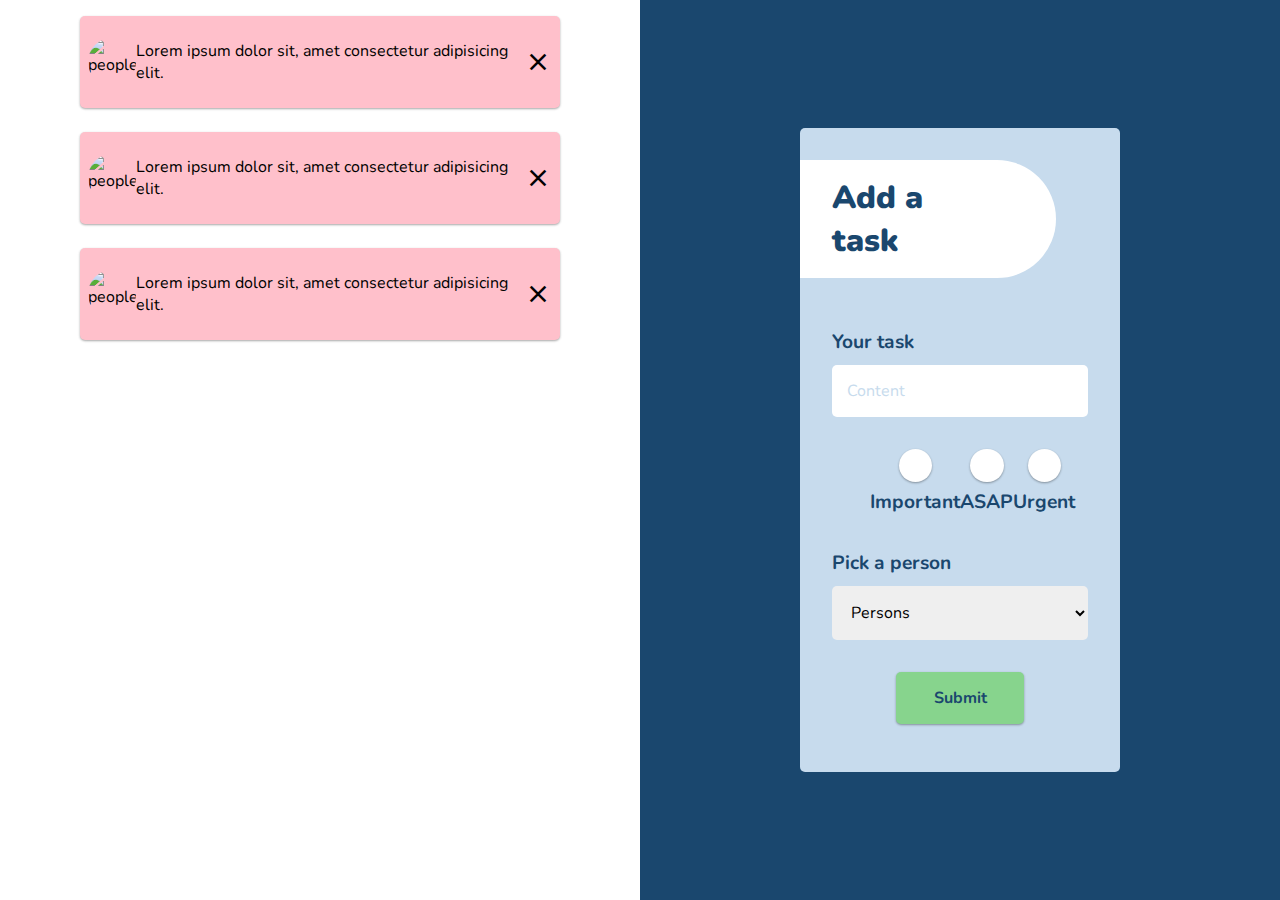
==== index.html @ a90ce3a1 "First commit" ====
<!DOCTYPE html>
<html lang="en">
<head>
    <meta charset="UTF-8">
    <meta name="viewport" content="width=device-width, initial-scale=1.0">
    <meta http-equiv="X-UA-Compatible" content="ie=edge">
    <link href="https://fonts.googleapis.com/icon?family=Material+Icons" rel="stylesheet">
    <link rel="stylesheet" href="css/style.css">
    <title>Document</title>
</head>
<body>
    <section id="list">
        <div class="list--container" id="list--container">
            <div class="list-item important">
                <img src="https://i.pravatar.cc/150?img=15
" alt="people">
                <div class="list-content">
                    <p>Lorem ipsum dolor sit, amet consectetur adipisicing elit.</p>
                </div>
                <span class="list-close">  <i class="large material-icons">close</i>
    </span>
            </div>
            <div class="list-item asap">
                    <img src="https://i.pravatar.cc/150?img=3
" alt="people">
                    <div class="list-content">
                        <p>Lorem ipsum dolor sit, amet consectetur adipisicing elit.</p>
                    </div>
                    <span class="list-close">  <i class="large material-icons">close</i>
    </span>
            </div>
            <div class="list-item not-important">
                <img src="https://i.pravatar.cc/150?img=22
" alt="people">
                <div class="list-content">
                    <p>Lorem ipsum dolor sit, amet consectetur adipisicing elit.</p>
                </div>
                <span class="list-close">  <i class="large material-icons">close</i>
    </span>
            </div>
        </div>
    </section>
    <section id="form">
        <div class="form--container">
            <h1>Add a task</h1>
            <form id="taskManager" action="">
                <label for="content">Your task</label>
                <input type="text" name="content" id="content" placeholder="Content">
                <div id="form-radio" class="form-radio">
                    <div class="form-group">
                        <label for="important">Important</label>
                        <input type="radio" name="type" id="important" value="important">
                    </div>
                    <div class="form-group">
                        <label for="asap">ASAP</label>
                        <input type="radio" name="type" id="asap" value="asap">
                    </div>
                    <div class="form-group">
                        <label for="urgent">Urgent</label>
                        <input type="radio" name="type" id="urgent" value="urgent">
                    </div>
                </div>
                <label for="person">Pick a person</label>
                <select name="person" id="person">
                    <option disabled selected value="">Persons</option>
                    <option value="1">Brigitte</option>
                    <option value="2">Marcel</option>
                    <option value="3">Bernadette</option>
                    <option value="4">Ernest</option>
                </select>
                <button type="submit" id="submit">Submit</button>
            </form>
        </div>
    </section>
    <script src="js/app.js"></script>
</body>
</html>
---- css/style.css ----
@import url("https://fonts.googleapis.com/css?family=Nunito:300,400,600,700,800,900&display=swap");

* {
    box-sizing: border-box;
    font-family: 'Nunito', sans-serif;
    --main: #
}

body {
    height: 100vh;
    margin: 0;
    display: flex;
}

#list {
    width: 50vw;
}

#form {
    height: 100vh;
    width: 50vw;
    background-color: #1A476E;
    display: flex;
    align-items: center;
    justify-content: center;
}

.list--container {
    margin: 0 auto;
    width: 80%;
    padding: 1em;
}

.list--container .list-item {
    display: flex;
    align-items: center;
    justify-content: space-between;
    padding: 0.5em;
    background-color: pink;
    margin-bottom: 1.5em;
    border-radius: 5px;
    cursor: pointer;
    box-shadow: 0 1px 3px rgba(0,0,0,0.12), 0 1px 2px rgba(0,0,0,0.24);
    transition: all 0.3s cubic-bezier(.25,.8,.25,1);
}

.list--container .list-item:hover {
    box-shadow: 0 14px 28px rgba(0,0,0,0.25), 0 10px 10px rgba(0,0,0,0.22);
}
.list--container .list-item > img {
    width: 3em;
    height: 3em;
    border-radius: 50%;
}

.list--container .list-item > .list-close {
    display: flex;
    justify-content: center;
    align-items: center;
}

.list--container .list-item > .list-close > i.material-icons {
    font-size: 28px;
}


input[type="text"], select, button {
    font-size: 1em;
    padding: 15px;
    border-radius: 5px;
    margin-bottom: 1em;
    outline: none;
    border: none;
    transition: all 300ms ease-in-out;
}

input[type="text"]:focus {
    background-color: #1A476E;
    color: #fff;
}

input[type="text"]::placeholder {
    color: #C7DBED;
}

input[type="radio"] {
    -moz-appearance: none;
    -webkit-appearance: none;
    appearance: none;
    margin: 0 0 0.5em 0;
    width: 2.5em;
    height: 2.5em;
    border-radius: 50%;
    background-color: #fff;
    cursor: pointer;
    box-shadow: 0 1px 3px rgba(0,0,0,0.12), 0 1px 2px rgba(0,0,0,0.24);
    transition: background-color 300ms cubic-bezier(.25,.8,.25,1);
}

input[type="radio"]:checked {
    background-color: #87D48D;
    box-shadow: 0 0 0;
}

input[type="radio"]:focus {
    outline: none;
}

.form--container {
    width: 50%;
    padding: 2em;
    border-radius: 5px;
    background-color: #C7DBED;
    color: #1A476E;
}

.form--container h1 {
    font-size: 2em;
    font-weight: 900;
    margin: 0 0 32px 0;
    position: relative;
    left: -32px;
    top: 0;
    display: inline-block;
    padding: 0.5em 2em 0.5em 1em;
    background-color: #fff;
    color: #1A476E;
    border-top-right-radius: 2em;
    border-bottom-right-radius: 2em;
}

form {
    display: flex;
    flex-direction: column;
}
.form-radio {
    width: 70%;
    margin: 1em auto;
    display: flex;
    justify-content: space-between;
}

.form-group {
    display: flex;
    flex-direction: column-reverse;
    align-items: center;
    justify-content: center;
}

label {
    font-size: 1.2em;
    font-weight: 700;
}


label[for="person"], label[for="content"] {
    margin: 1em 0 0.5em 0;
}

button {
    width: 50%;
    margin: 1em auto;
    font-weight: 700;
    box-shadow: 0 1px 3px rgba(0,0,0,0.12), 0 1px 2px rgba(0,0,0,0.24);
    transition: all 300ms cubic-bezier(.25,.8,.25,1);
    cursor: pointer;
    background-color: #87D48D;
    color: #1A476E;
}

button:hover {
    transform: scale(1.05);
    box-shadow: 0 14px 28px rgba(0,0,0,0.25), 0 10px 10px rgba(0,0,0,0.22);
}
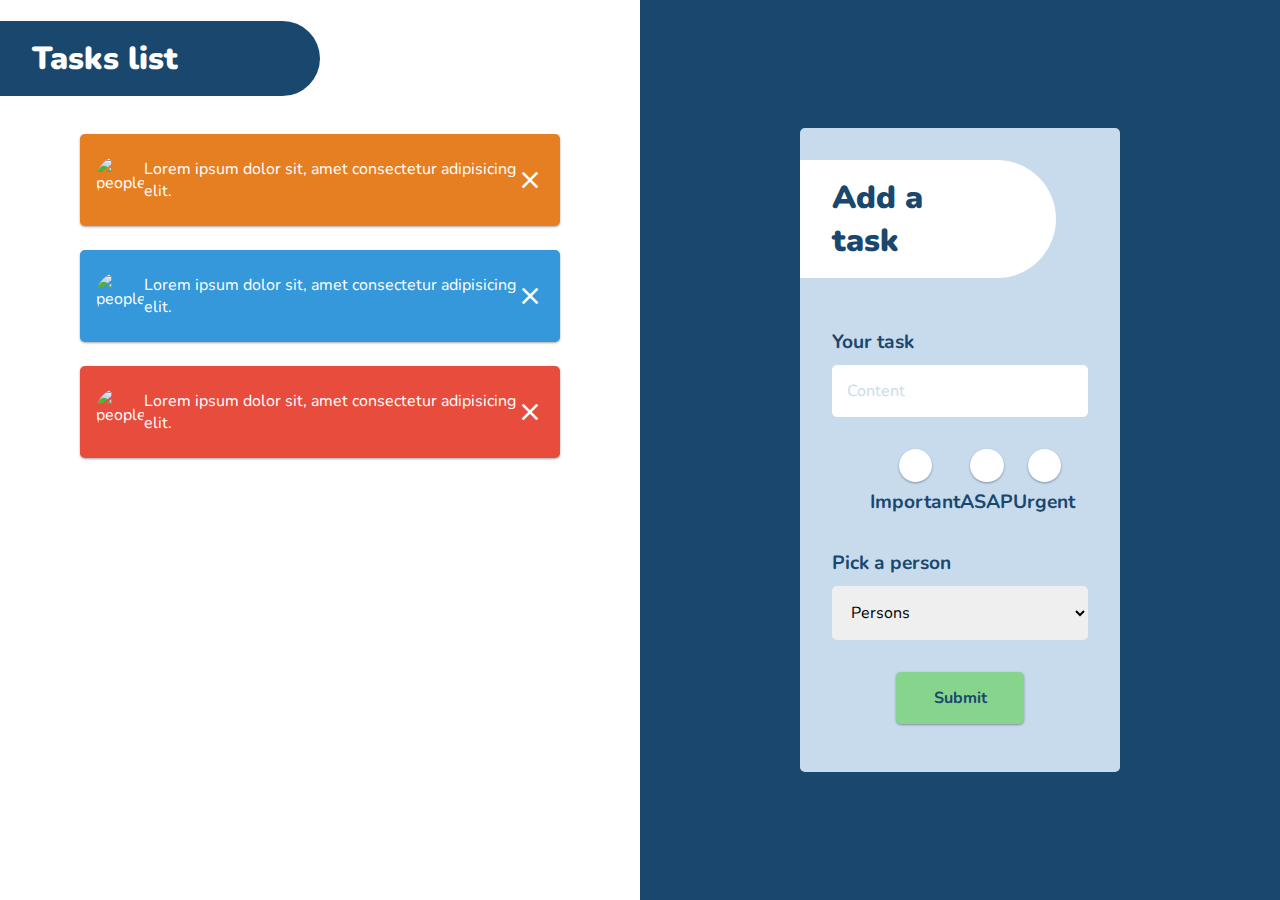
==== commit bc20b0a0: "adding css" ====
--- a/index.html
+++ b/index.html
@@ -10,8 +10,9 @@
 </head>
 <body>
     <section id="list">
+        <h1>Tasks list</h1>
         <div class="list--container" id="list--container">
-            <div class="list-item important">
+            <div class="list-item important" data-remove="">
                 <img src="https://i.pravatar.cc/150?img=15
 " alt="people">
                 <div class="list-content">
@@ -20,7 +21,7 @@
                 <span class="list-close">  <i class="large material-icons">close</i>
     </span>
             </div>
-            <div class="list-item asap">
+            <div class="list-item asap" data-remove="">
                     <img src="https://i.pravatar.cc/150?img=3
 " alt="people">
                     <div class="list-content">
@@ -29,7 +30,7 @@
                     <span class="list-close">  <i class="large material-icons">close</i>
     </span>
             </div>
-            <div class="list-item not-important">
+            <div class="list-item urgent" data-remove="">
                 <img src="https://i.pravatar.cc/150?img=22
 " alt="people">
                 <div class="list-content">
--- a/css/style.css
+++ b/css/style.css
@@ -16,6 +16,17 @@
     width: 50vw;
 }
 
+#list h1 {
+    font-size: 2em;
+    font-weight: 900;
+    padding: 0.5em 2em 0.5em 1em;
+    background-color: #1A476E;
+    color: #fff;
+    border-top-right-radius: 2em;
+    border-bottom-right-radius: 2em;
+    width: 50%;
+}
+
 #form {
     height: 100vh;
     width: 50vw;
@@ -35,14 +46,32 @@
     display: flex;
     align-items: center;
     justify-content: space-between;
-    padding: 0.5em;
-    background-color: pink;
+    padding: 0.5em 1em;
     margin-bottom: 1.5em;
     border-radius: 5px;
     cursor: pointer;
     box-shadow: 0 1px 3px rgba(0,0,0,0.12), 0 1px 2px rgba(0,0,0,0.24);
     transition: all 0.3s cubic-bezier(.25,.8,.25,1);
 }
+
+.list--container .list-item[data-remove="remove"] {
+    transform: scale(0);
+    transition: 0.3s cubic-bezier(.25,.8,.25,1);
+}
+
+.list--container .list-item.urgent {
+    background-color: #e74c3c;
+    color: white;
+}
+.list--container .list-item.important {
+    background-color: #e67e22;
+    color: white;
+}
+.list--container .list-item.asap {
+    background-color: #3498db;
+    color: white;
+}
+
 
 .list--container .list-item:hover {
     box-shadow: 0 14px 28px rgba(0,0,0,0.25), 0 10px 10px rgba(0,0,0,0.22);
@@ -98,8 +127,19 @@
 }
 
 input[type="radio"]:checked {
-    background-color: #87D48D;
     box-shadow: 0 0 0;
+}
+
+input#important:checked {
+    background-color: #e67e22;
+}
+
+input#urgent:checked {
+    background-color: #e74c3c;
+}
+
+input#asap:checked {
+    background-color: #3498db;
 }
 
 input[type="radio"]:focus {
@@ -147,6 +187,14 @@
     justify-content: center;
 }
 
+p.form-error {
+    padding: 0;
+    margin: 0 0 15px 0;
+    color: #92A0AD;
+    font-style: italic;
+    text-align: center;
+}
+
 label {
     font-size: 1.2em;
     font-weight: 700;
@@ -173,3 +221,39 @@
     box-shadow: 0 14px 28px rgba(0,0,0,0.25), 0 10px 10px rgba(0,0,0,0.22);
 }
 
+.modal {
+    position: fixed;
+    z-index: 9999;
+    left: 50%;
+    top: 0;
+    width: 35vw;
+    overflow: auto;
+    background-color: rgba(0,0,0,0.3);
+    transition-delay: 300ms;
+    transition-property: top;
+    transition-duration: 300ms;
+    transition-timing-function: ease-in-out;
+    transform: translate(-50%, -100%);
+}
+
+.modal.show {
+    top: 20vh;
+    transition-delay: 300ms;
+    transition-property: top;
+    transition-duration: 300ms;
+    transition-timing-function: ease-in-out;
+}
+
+.modal-content {
+    padding: 1em;
+    background-color: #87D48D;
+    color: #1A476E;
+    font-size: 1.5em;
+    font-weight: 700;
+    box-shadow: 0 14px 28px rgba(0,0,0,0.25), 0 10px 10px rgba(0,0,0,0.22);
+}
+
+.modal-content p {
+    padding: 0;
+    margin: 0;
+}